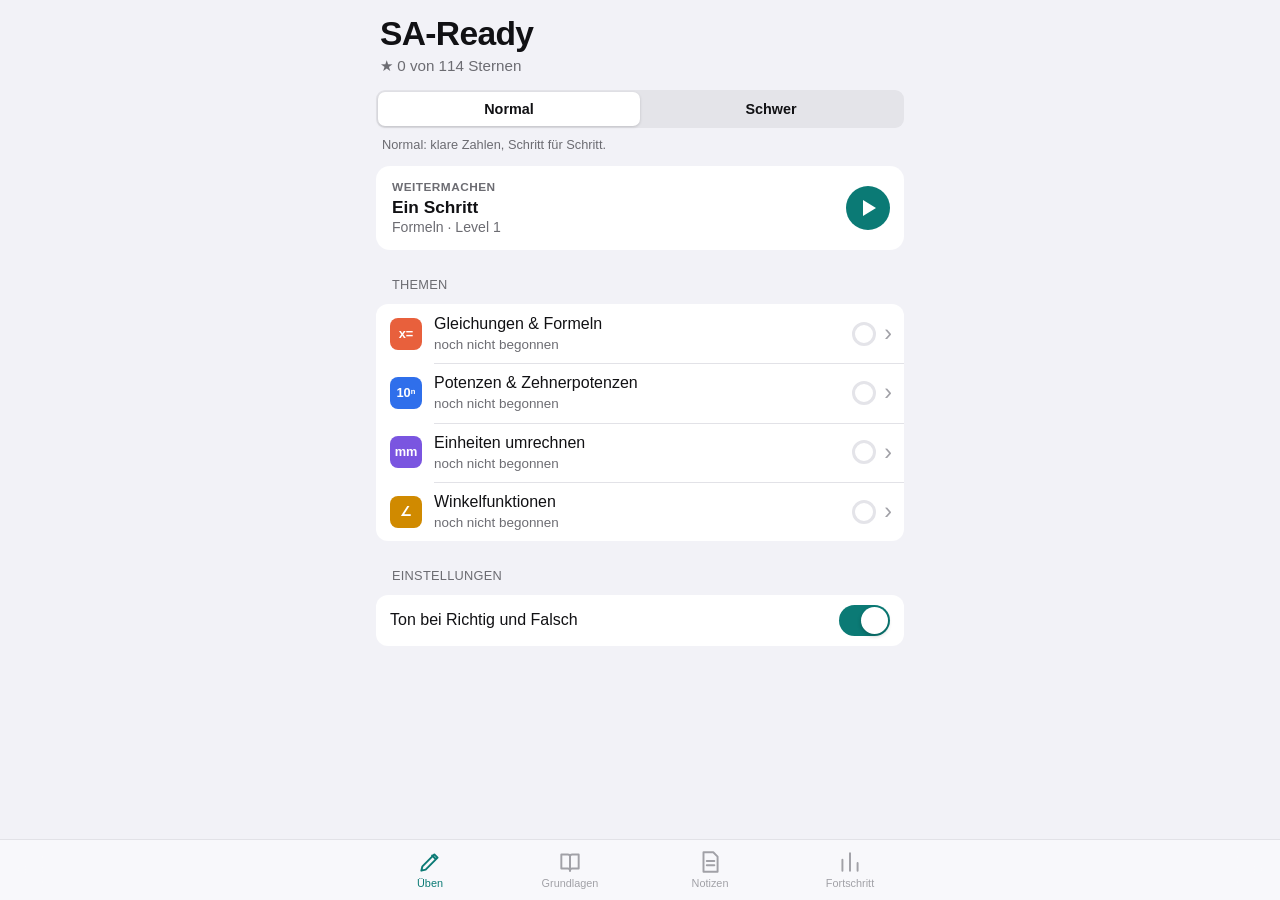
==== index.html @ 8c510299 "SA-Ready: Trainings-App für Fachrechnen Gleichungen & Formeln, Potenzen, Einheiten, Winkelfunktionen" ====
<!doctype html>
<html lang="de">
<head>
<meta charset="utf-8">
<meta name="viewport" content="width=device-width,initial-scale=1,viewport-fit=cover">
<title>SA-Ready</title>
<meta name="description" content="Fachrechnen trainieren: Gleichungen und Formeln, Potenzen, Einheiten umrechnen und Winkelfunktionen. Mit Lösungsweg zu jeder Aufgabe.">
<meta name="theme-color" content="#F2F2F7" media="(prefers-color-scheme: light)">
<meta name="theme-color" content="#000000" media="(prefers-color-scheme: dark)">
<meta name="mobile-web-app-capable" content="yes">
<meta name="apple-mobile-web-app-capable" content="yes">
<meta name="apple-mobile-web-app-title" content="SA-Ready">
<meta name="apple-mobile-web-app-status-bar-style" content="default">
<link rel="manifest" href="manifest.webmanifest">
<link rel="icon" href="icons/icon-192.png" type="image/png">
<link rel="apple-touch-icon" href="icons/apple-touch-icon.png">
<link rel="stylesheet" href="styles.css">
</head>
<body>
<div class="app"><main id="screen"></main></div>

<nav class="tabbar" id="tabbar" aria-label="Bereiche">
  <div class="in">
    <button data-act="tabbar" data-tab="ueben"><svg viewBox="0 0 24 24" aria-hidden="true"><path d="M4 20l4-1 11-11-3-3L5 16z"/><path d="M14 6l3 3"/></svg>Üben</button>
    <button data-act="tabbar" data-tab="grund"><svg viewBox="0 0 24 24" aria-hidden="true"><path d="M4 5h6a2 2 0 0 1 2 2v13a2 2 0 0 0-2-2H4z"/><path d="M20 5h-6a2 2 0 0 0-2 2v13a2 2 0 0 1 2-2h6z"/></svg>Grundlagen</button>
    <button data-act="tabbar" data-tab="notiz"><svg viewBox="0 0 24 24" aria-hidden="true"><path d="M6 3h9l4 4v14H6z"/><path d="M9 11h7M9 15h7"/></svg>Notizen</button>
    <button data-act="tabbar" data-tab="fort"><svg viewBox="0 0 24 24" aria-hidden="true"><path d="M5 20V10M12 20V4M19 20v-7"/></svg>Fortschritt</button>
  </div>
</nav>

<div class="sheet-bg" id="notes" role="dialog" aria-modal="true" aria-labelledby="notes-h" hidden>
  <div class="sheet">
    <div class="grab" aria-hidden="true"></div>
    <div class="shead"><span></span><b id="notes-h">Notizen</b><button class="done" data-act="notes-close">Fertig</button></div>
    <p class="slv" id="notes-lv"></p>
    <div class="sym" role="group" aria-label="Zeichen einfügen">
      <button type="button" data-act="sym" data-s="·" aria-label="Mal">·</button>
      <button type="button" data-act="sym" data-s=":" aria-label="Geteilt">:</button>
      <button type="button" data-act="sym" data-s="−" aria-label="Minus">−</button>
      <button type="button" data-act="sym" data-s=" | " aria-label="Rechenstrich">|</button>
      <button type="button" data-act="sym" data-s="²" aria-label="Hoch zwei">²</button>
      <button type="button" data-act="sym" data-s="π" aria-label="Pi">π</button>
      <button type="button" data-act="sym" data-s="≈" aria-label="Ungefähr">≈</button>
      <button type="button" data-act="sym" data-s=" → " aria-label="Pfeil">→</button>
    </div>
    <textarea id="notes-text" spellcheck="false" autocapitalize="off" aria-labelledby="notes-h" placeholder="Nebenrechnungen, Merksätze, Fragen an den Lehrer …"></textarea>
    <div class="nfoot">
      <span class="nstat" id="notes-stat" aria-live="polite">Auf diesem Gerät gespeichert</span>
      <div class="nact">
        <button type="button" class="tlink" id="note-task-btn" data-act="note-task">Aufgabe einfügen</button>
        <button type="button" class="tlink" data-act="note-clear">Leeren</button>
      </div>
    </div>
  </div>
</div>

<div class="toast" id="toast" role="status" aria-live="polite" hidden></div>
<noscript><p style="padding:16px">SA-Ready braucht JavaScript. Bitte im Browser aktivieren.</p></noscript>

<script src="js/aufgaben.js"></script>
<script src="js/grundlagen.js"></script>
<script src="js/app.js"></script>
</body>
</html>
---- styles.css ----
/* SA-Ready · Aussehen
   Stil „Klar“: ruhig wie eine Handy-App. Graue Fläche, weiße Listen-Gruppen, eine Akzentfarbe (Petrol).
   Helles und dunkles Thema folgen der Einstellung am Gerät. */
:root{
  --bg:#F2F2F7; --card:#FFFFFF; --ink:#111114; --mut:#6C6C72; --ter:#A1A1A7; --sep:#E2E2E7;
  --fill:#E4E4E9; --seg-on:#FFFFFF; --press:#ECECF0; --off:#D1D1D6;
  --acc:#0B7A75; --acc-ink:#FFFFFF; --acc-soft:#E1F1F0;
  --ok:#1E8E4E; --ok-s:#E3F5EA; --bad:#D23B31; --bad-s:#FCE6E4; --hint:#FFF4D6;
  --tab:rgba(249,249,251,.92);
  --font:-apple-system,BlinkMacSystemFont,'SF Pro Text','Segoe UI',Roboto,'Helvetica Neue',Arial,sans-serif;
  --mono:ui-monospace,'SF Mono',Menlo,Consolas,'Liberation Mono',monospace;
  color-scheme:light;
}
@media (prefers-color-scheme:dark){
  :root{
    --bg:#000000; --card:#1C1C1E; --ink:#F2F2F7; --mut:#9D9DA4; --ter:#6E6E75; --sep:#38383A;
    --fill:#3A3A3C; --seg-on:#636366; --press:#2C2C2E; --off:#48484A;
    --acc:#40C8BE; --acc-ink:#00201E; --acc-soft:rgba(64,200,190,.16);
    --ok:#3DD06C; --ok-s:rgba(61,208,108,.15); --bad:#FF6B61; --bad-s:rgba(255,107,97,.15); --hint:#3A321C;
    --tab:rgba(22,22,24,.9);
    color-scheme:dark;
  }
}
*{box-sizing:border-box}
[hidden]{display:none!important}
html{-webkit-text-size-adjust:100%;background:var(--bg)}
body{margin:0;background:var(--bg);color:var(--ink);font:400 17px/1.4 var(--font);-webkit-font-smoothing:antialiased;
  padding-top:env(safe-area-inset-top,0px)}
p{margin:0}
sup{font-size:.62em;line-height:0;vertical-align:.72em}
button{font-family:inherit;color:inherit;-webkit-tap-highlight-color:transparent}
button:focus-visible,input:focus-visible,textarea:focus-visible{outline:3px solid var(--acc);outline-offset:2px}

.app{max-width:560px;margin:0 auto;padding-top:8px;padding-bottom:calc(96px + env(safe-area-inset-bottom,0px));
  padding-left:max(16px,env(safe-area-inset-left,0px));padding-right:max(16px,env(safe-area-inset-right,0px))}
#screen{display:flex;flex-direction:column;gap:10px}
body.in-round .app{padding-bottom:calc(14px + env(safe-area-inset-bottom,0px))}
body.in-round #screen{min-height:calc(100dvh - 22px - env(safe-area-inset-top,0px) - env(safe-area-inset-bottom,0px))}

/* Große Titel */
.lt-head{display:flex;flex-direction:column;gap:2px;margin:8px 4px 4px}
.lt{margin:0;font-size:2.1rem;font-weight:700;letter-spacing:-.02em;line-height:1.1;text-wrap:balance}
.lt-sub{color:var(--mut);font-size:.95rem}
.lt-head.with-ico{flex-direction:row;align-items:center;gap:14px}
.lt-head.with-ico .lt{font-size:1.65rem}
.lt-head.with-ico>div{display:flex;flex-direction:column;gap:2px;min-width:0}

/* Navigationsleiste oben */
.navbar{display:grid;grid-template-columns:minmax(0,1fr) auto minmax(0,1fr);align-items:center;min-height:44px;margin:0 -6px}
.back,.nlink{border:0;background:none;color:var(--acc);font:400 1.05rem var(--font);padding:8px 6px;cursor:pointer;min-height:44px}
.back{justify-self:start;display:flex;align-items:center;gap:3px;max-width:100%;white-space:nowrap;overflow:hidden;text-overflow:ellipsis}
.back span{font-size:1.7rem;line-height:.6;margin-top:-3px}
.back.arm{color:var(--bad);font-weight:600}
.ntitle{font-weight:600;font-size:1.02rem;text-align:center;white-space:nowrap}
.nright{justify-self:end}

/* Symbole der Themen */
.ico{width:32px;height:32px;border-radius:8px;display:grid;place-items:center;color:#fff;font-weight:700;font-size:.8rem;flex:none;letter-spacing:-.01em}
.ico.big{width:54px;height:54px;border-radius:13px;font-size:1.15rem}

/* Segment-Schalter Normal / Schwer */
.segc{display:grid;grid-template-columns:1fr 1fr;background:var(--fill);border-radius:9px;padding:2px}
.segc button{border:0;background:none;font:600 .9rem var(--font);padding:7px;border-radius:7px;min-height:34px;cursor:pointer}
.segc button[aria-checked="true"]{background:var(--seg-on);box-shadow:0 1px 3px rgba(0,0,0,.16)}
.foot{color:var(--mut);font-size:.8rem;margin:-2px 6px 2px}

/* Weitermachen */
.cont{display:flex;align-items:center;gap:12px;background:var(--card);border:0;border-radius:14px;padding:14px 14px 14px 16px;text-align:left;font:inherit;cursor:pointer;width:100%}
.cont:active{background:var(--press)}
.cont .t{flex:1;display:flex;flex-direction:column;line-height:1.3;min-width:0}
.cont small{color:var(--mut);font-size:.74rem;font-weight:600;text-transform:uppercase;letter-spacing:.04em}
.cont b{font-size:1.08rem;font-weight:600}
.cont .t>span{color:var(--mut);font-size:.88rem}
.play{width:44px;height:44px;border-radius:50%;background:var(--acc);display:grid;place-items:center;flex:none}
.play::before{content:"";border-left:13px solid var(--acc-ink);border-top:8px solid transparent;border-bottom:8px solid transparent;margin-left:3px}
.cont.done{cursor:default}

/* Gruppen-Listen */
.sh{margin:16px 16px 0;font-size:.8rem;font-weight:400;color:var(--mut);text-transform:uppercase;letter-spacing:.02em}
.group{background:var(--card);border-radius:12px;overflow:hidden}
.row{display:flex;align-items:center;gap:12px;padding:10px 14px;min-height:48px;position:relative;width:100%;border:0;background:none;font:inherit;text-align:left}
button.row{cursor:pointer}
button.row:active:not(:disabled){background:var(--press)}
.row+.row::before{content:"";position:absolute;top:0;left:14px;right:0;height:1px;background:var(--sep)}
.group.ind .row+.row::before{left:58px}
.group.ind2 .row+.row::before{left:56px}
.row .t{flex:1;display:flex;flex-direction:column;gap:1px;min-width:0;line-height:1.3}
.row .t b{font-weight:500;font-size:1rem}
.row .t>span{color:var(--mut);font-size:.84rem}
.row .t .prev{color:var(--ink);overflow:hidden;text-overflow:ellipsis;white-space:nowrap}
.row .t code{font:500 .8rem var(--mono);color:var(--mut);overflow-wrap:anywhere;margin-top:2px}
.row .t .meta{color:var(--acc);font-size:.78rem;font-weight:600;margin-top:2px}
.row .r{display:flex;align-items:center;gap:8px;color:var(--mut);font-size:.92rem;flex:none;font-variant-numeric:tabular-nums}
.row.big{padding:14px}
.row.big .t b{font-size:1.15rem;font-weight:600}
.chev{color:var(--ter);font-size:1.45rem;line-height:1;margin-right:-2px}
.num{width:30px;height:30px;border-radius:50%;background:var(--fill);display:grid;place-items:center;font-weight:600;font-size:.9rem;flex:none}
.num.full{background:var(--acc-soft);color:var(--acc)}
.num.cur{background:var(--acc);color:var(--acc-ink)}
.num.sm{width:28px;height:28px;font-size:.82rem}
.st{color:var(--acc);letter-spacing:.06em;font-size:.92rem;white-space:nowrap}
.st i{font-style:normal;color:var(--off)}
.mini{font-size:.7rem;font-weight:700;color:var(--mut);margin-left:6px}
.ring circle{fill:none;stroke-width:3}
.ring .ring-t{stroke:var(--fill)}
.ring .ring-f{stroke:var(--acc);stroke-linecap:round}
.row.big .ring circle{stroke-width:6}

/* Schalter (Ton) */
.switch{width:51px;height:31px;border-radius:16px;border:0;background:var(--fill);position:relative;cursor:pointer;flex:none;padding:0;transition:background .2s}
.switch i{position:absolute;left:2px;top:2px;width:27px;height:27px;border-radius:50%;background:#fff;box-shadow:0 2px 4px rgba(0,0,0,.22);transition:transform .2s}
.switch[aria-checked="true"]{background:var(--acc)}
.switch[aria-checked="true"] i{transform:translateX(20px)}

/* Aufgabe */
.qprog{display:flex;align-items:center;gap:10px;font-size:.8rem;color:var(--mut);font-variant-numeric:tabular-nums;margin:0 2px}
.qprog .track{flex:1;height:4px;border-radius:2px;background:var(--fill);overflow:hidden}
.qprog .track span{display:block;height:100%;background:var(--acc);border-radius:2px;transition:width .3s ease}
.qcard{background:var(--card);border-radius:16px;padding:18px 16px;display:flex;flex-direction:column;gap:12px;margin-top:4px}
.qtag{display:flex;gap:8px;align-items:center;flex-wrap:wrap;font-size:.85rem;font-weight:600;color:var(--acc)}
.hchip{background:var(--ink);color:var(--card);border-radius:6px;padding:2px 7px;font-size:.68rem;font-weight:700;letter-spacing:.05em;text-transform:uppercase}
.qlabel{color:var(--mut);font-size:.92rem;font-weight:600}
.qeq{margin:0;font-size:clamp(1.55rem,7.4vw,2.2rem);font-weight:600;letter-spacing:-.01em;line-height:1.2;font-variant-numeric:tabular-nums;overflow-wrap:anywhere}
.var{color:var(--acc)}
.fig{display:flex;flex-direction:column;gap:2px}
.fig svg{width:100%;max-width:320px;height:auto;display:block;margin:0 auto}
.fig .fine{text-align:center}
.given{display:flex;flex-wrap:wrap;gap:6px}
.given span{background:var(--bg);border-radius:8px;padding:5px 10px;font-size:.9rem;font-weight:500;font-variant-numeric:tabular-nums}
.ans{display:flex;align-items:center;gap:10px;background:var(--bg);border-radius:12px;padding:2px 14px;font-size:1.2rem;font-weight:600;border:2px solid transparent}
.ans:focus-within{border-color:var(--acc)}
.ans .pre{white-space:nowrap}
.ans input{flex:1;min-width:0;border:0;outline:0;background:transparent;font:600 1.3rem var(--font);color:var(--ink);padding:10px 0}
.ans .unit{color:var(--mut);font-size:.95rem;font-weight:500;white-space:nowrap}
.mark{width:24px;height:24px;border-radius:50%;display:none;place-items:center;color:#fff;font-size:.78rem;font-weight:800;flex:none}
.ans.ok{background:var(--ok-s);color:var(--ok);border-color:transparent}
.ans.ok input{color:var(--ok);-webkit-text-fill-color:var(--ok);opacity:1}
.ans.bad{background:var(--bad-s);color:var(--bad);border-color:transparent}
.ans.bad input{color:var(--bad);-webkit-text-fill-color:var(--bad);opacity:1;text-decoration:line-through}
.ans.ok .unit,.ans.bad .unit{color:inherit}
.ans.ok .mark,.opt.ok .mark{display:grid;background:var(--ok)}
.ans.bad .mark,.opt.bad .mark{display:grid;background:var(--bad)}
.opt .t b{font-size:1.02rem}
.opt.ok{background:var(--ok-s)}
.opt.ok .t b{color:var(--ok)}
.opt.bad{background:var(--bad-s)}
.opt.bad .t b{color:var(--bad)}
.opt.dim{opacity:.5}
.opt:disabled{cursor:default}
.fbrow{display:flex;align-items:baseline;gap:6px 10px;flex-wrap:wrap}
.fbrow b{font-weight:700;font-size:1.05rem}
.fbrow.ok b{color:var(--ok)}
.fbrow.bad b{color:var(--bad)}
.fbrow span{margin-left:auto;color:var(--mut);font-size:.9rem}
.right{font-size:.95rem;flex-basis:100%}
.right b{font-weight:600}
.steps{background:var(--card);border-radius:12px;overflow:hidden}
.step{display:grid;grid-template-columns:minmax(0,1fr) auto;gap:2px 12px;align-items:baseline;padding:11px 14px;position:relative;font-variant-numeric:tabular-nums}
.step+.step::before{content:"";position:absolute;top:0;left:14px;right:0;height:1px;background:var(--sep)}
.step .eq{font-weight:500;overflow-wrap:anywhere}
.step .op{color:var(--mut);white-space:nowrap}
.step .op::before{content:"| "}
.step .note{grid-column:1/-1;color:var(--mut);font-size:.84rem}
.step.final .eq{color:var(--ok);font-weight:600}
.probe{color:var(--mut);font-size:.85rem;margin:0 16px;overflow-wrap:anywhere}
.hint{background:var(--hint);border-radius:12px;padding:12px 14px;font-size:.95rem}
.msg{color:var(--bad);font-size:.9rem;font-weight:500}
.msg:empty{display:none}
.fine{color:var(--mut);font-size:.82rem}
.qfoot{margin-top:auto;padding-top:14px;display:flex;flex-direction:column;gap:2px}
.btn{border:0;border-radius:14px;padding:14px 16px;font:600 1.05rem var(--font);background:var(--acc);color:var(--acc-ink);cursor:pointer;min-height:52px;width:100%}
.btn:active:not(:disabled){opacity:.85}
.btn:disabled{opacity:.4;cursor:default}
.btn.tint,.btn.ghost{background:var(--acc-soft);color:var(--acc)}
.btn.plain{background:var(--card);color:var(--ink)}
.btn.grow{flex:1;width:auto}
.tlink{border:0;background:none;color:var(--acc);font:500 1rem var(--font);padding:10px;cursor:pointer;text-align:center;min-height:44px}

/* Ergebnis */
.bigstars{font-size:2.9rem;letter-spacing:.08em;color:var(--acc);margin:2px 4px 0;line-height:1}
.bigstars .off{color:var(--off)}
.rmsg{margin:0 4px;color:var(--mut)}
.rbtns{display:flex;flex-direction:column;gap:10px;margin-top:auto;padding-top:16px}

/* Grundlagen */
.learn{display:flex;flex-direction:column;gap:12px;margin-top:4px}
.learn .sec{background:var(--card);border-radius:14px;padding:16px;display:flex;flex-direction:column;gap:12px;min-width:0}
.learn h2{margin:0;font-size:1.2rem;font-weight:700;letter-spacing:-.01em}
.learn p{line-height:1.5}
.learn .steps{background:var(--bg)}
.learn .step+.step::before{background:var(--sep)}
h3.sub{margin:4px 0 0;font-size:.78rem;font-weight:600;color:var(--mut);text-transform:uppercase;letter-spacing:.03em}
.kv{display:grid;grid-template-columns:repeat(auto-fit,minmax(140px,1fr));gap:8px}
.kv div{background:var(--bg);border-radius:10px;padding:9px 12px;display:flex;justify-content:space-between;align-items:baseline;gap:10px;font-weight:500;font-size:.95rem;min-width:0;font-variant-numeric:tabular-nums}
.kv div span:last-child{text-align:right}
.kv.wide{grid-template-columns:1fr}
.order{margin:0;padding-left:1.3rem;display:flex;flex-direction:column;gap:6px}
.mist{display:flex;flex-direction:column;gap:10px}
.mist b{display:block;font-weight:600}
.mist span{color:var(--mut);font-size:.95rem}
.memo{background:var(--hint);border-radius:12px;padding:12px 14px;display:flex;flex-direction:column;gap:4px}
.memo .mono{font:600 1.15rem/1.35 var(--mono);letter-spacing:.32em}
.actions{display:flex;gap:10px;flex-wrap:wrap}

/* Dreiecks-Skizze */
.tri .t-area{fill:var(--bg)}
.tri line.t-side{stroke:var(--ter);stroke-width:2;stroke-linecap:round}
.tri line.given{stroke:var(--ink);stroke-width:2.6}
.tri line.target{stroke:var(--acc);stroke-width:3.6}
.tri text{font-family:var(--font);font-weight:700}
.tri .t-lab,.tri .t-ang{font-size:16px;fill:var(--ter)}
.tri text.given{fill:var(--ink)}
.tri text.target{fill:var(--acc)}
.tri .t-arc{fill:none;stroke:var(--ter);stroke-width:1.5}
.tri path.given{stroke:var(--ink)}
.tri path.target{stroke:var(--acc);stroke-width:2.4}
.tri .t-mark{fill:none;stroke:var(--ter);stroke-width:1.4}
.tri .t-dot{fill:var(--ter)}
.tri .t-vtx{font-size:12px;font-weight:500;fill:var(--ter)}

/* Tab-Leiste unten */
.tabbar{position:fixed;left:0;right:0;bottom:0;z-index:20;background:var(--tab);
  -webkit-backdrop-filter:saturate(180%) blur(20px);backdrop-filter:saturate(180%) blur(20px);border-top:1px solid var(--sep);
  padding:5px max(8px,env(safe-area-inset-right,0px)) calc(5px + env(safe-area-inset-bottom,0px)) max(8px,env(safe-area-inset-left,0px))}
.tabbar .in{max-width:560px;margin:0 auto;display:grid;grid-template-columns:repeat(4,1fr)}
.tabbar button{border:0;background:none;display:flex;flex-direction:column;align-items:center;gap:2px;font:500 .68rem var(--font);color:var(--ter);padding:4px 0;min-height:50px;cursor:pointer}
.tabbar button[aria-current="page"]{color:var(--acc)}
.tabbar svg{width:26px;height:26px;fill:none;stroke:currentColor;stroke-width:1.8;stroke-linecap:round;stroke-linejoin:round}

/* Notizblatt */
.sheet-bg{position:fixed;inset:0;background:rgba(0,0,0,.36);z-index:40;display:flex;align-items:flex-end;justify-content:center}
.sheet{width:min(100%,560px);height:calc(100dvh - 44px - env(safe-area-inset-top,0px));background:var(--bg);border-radius:14px 14px 0 0;
  display:flex;flex-direction:column;gap:10px;
  padding:8px max(16px,env(safe-area-inset-right,0px)) calc(12px + env(safe-area-inset-bottom,0px)) max(16px,env(safe-area-inset-left,0px))}
.grab{width:38px;height:5px;border-radius:3px;background:var(--ter);opacity:.5;margin:0 auto 2px}
.shead{display:grid;grid-template-columns:minmax(0,1fr) auto minmax(0,1fr);align-items:center;min-height:40px}
.shead b{font-weight:600;text-align:center}
.shead .done{justify-self:end;border:0;background:none;color:var(--acc);font:600 1.05rem var(--font);padding:8px 2px;cursor:pointer}
.slv{color:var(--mut);font-size:.85rem;text-align:center;margin-top:-6px}
.sym{display:grid;grid-template-columns:repeat(8,minmax(0,1fr));gap:6px}
.sym button{border:0;border-radius:8px;background:var(--card);font:600 1.05rem var(--font);min-height:40px;cursor:pointer;padding:0}
.sym button:active{background:var(--press)}
.sheet textarea{display:block;width:100%;flex:1;min-height:0;resize:none;border:0;border-radius:12px;
  font:400 1rem/1.6rem var(--font);color:var(--ink);padding:.4rem 14px .4rem 2.6rem;background-color:var(--card);
  background-image:linear-gradient(90deg,transparent 2rem,var(--acc) 2rem,var(--acc) calc(2rem + 1.5px),transparent calc(2rem + 1.5px)),
    repeating-linear-gradient(to bottom,transparent 0,transparent calc(1.6rem - 1px),var(--sep) calc(1.6rem - 1px),var(--sep) 1.6rem);
  background-position:0 0,0 .4rem;background-attachment:local}
.sheet textarea::placeholder{color:var(--ter)}
.nfoot{display:flex;justify-content:space-between;align-items:center;gap:6px 14px;flex-wrap:wrap}
.nstat{font-size:.82rem;color:var(--mut)}
.nact{display:flex;gap:4px}
.nact .tlink{padding:8px 6px}

/* Kurze Meldung */
.toast{position:fixed;left:50%;bottom:calc(24px + env(safe-area-inset-bottom,0px));transform:translateX(-50%);background:var(--ink);color:var(--card);
  border-radius:12px;padding:10px 16px;font-size:.92rem;z-index:60;max-width:calc(100% - 32px);box-shadow:0 6px 20px rgba(0,0,0,.25);text-align:center}

@media (prefers-reduced-motion:no-preference){
  .sheet{animation:up .26s cubic-bezier(.2,.8,.2,1)}
  .fbrow,#after{animation:fade .22s ease-out}
  @keyframes up{from{transform:translateY(40px);opacity:.5}to{transform:none;opacity:1}}
  @keyframes fade{from{opacity:0;transform:translateY(4px)}to{opacity:1;transform:none}}
}
@media (prefers-reduced-motion:reduce){
  .switch,.switch i,.qprog .track span{transition:none}
}
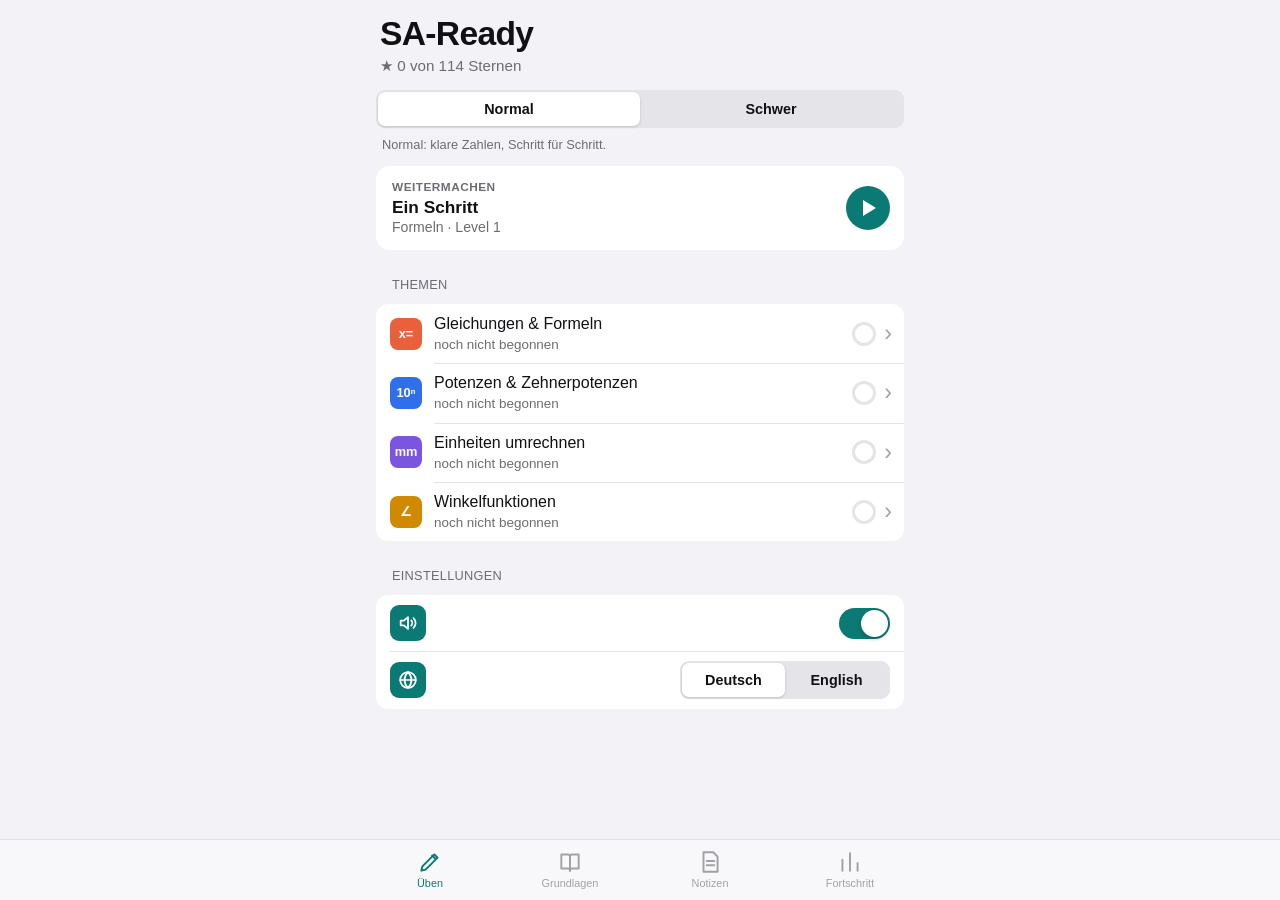
==== commit 89bb0f88: "Sprachwahl Deutsch/English, Zurück-Knopf beendet Runde wieder Co-Authored-By: Claude Sonnet 5.5 <nor" ====
--- a/index.html
+++ b/index.html
@@ -59,6 +59,7 @@
 
 <script src="js/aufgaben.js"></script>
 <script src="js/grundlagen.js"></script>
+<script src="js/grundlagen-en.js"></script>
 <script src="js/app.js"></script>
 </body>
 </html>
--- a/styles.css
+++ b/styles.css
@@ -107,7 +107,11 @@
 .row.big .ring circle{stroke-width:6}
 
 /* Schalter (Ton) */
-.switch{width:51px;height:31px;border-radius:16px;border:0;background:var(--fill);position:relative;cursor:pointer;flex:none;padding:0;transition:background .2s}
+.ico.snd{width:36px;height:36px;border-radius:9px;background:var(--acc);color:var(--acc-ink);transition:background .2s,color .2s}
+.ico.snd.off{background:var(--fill);color:var(--mut)}
+.segc.lang{margin-left:auto;width:min(210px,62%);flex:none}
+.ico.snd svg{width:22px;height:22px;fill:none;stroke:currentColor;stroke-width:1.9;stroke-linecap:round;stroke-linejoin:round}
+.switch{width:51px;height:31px;border-radius:16px;border:0;background:var(--fill);position:relative;cursor:pointer;flex:none;padding:0;margin-left:auto;transition:background .2s}
 .switch i{position:absolute;left:2px;top:2px;width:27px;height:27px;border-radius:50%;background:#fff;box-shadow:0 2px 4px rgba(0,0,0,.22);transition:transform .2s}
 .switch[aria-checked="true"]{background:var(--acc)}
 .switch[aria-checked="true"] i{transform:translateX(20px)}
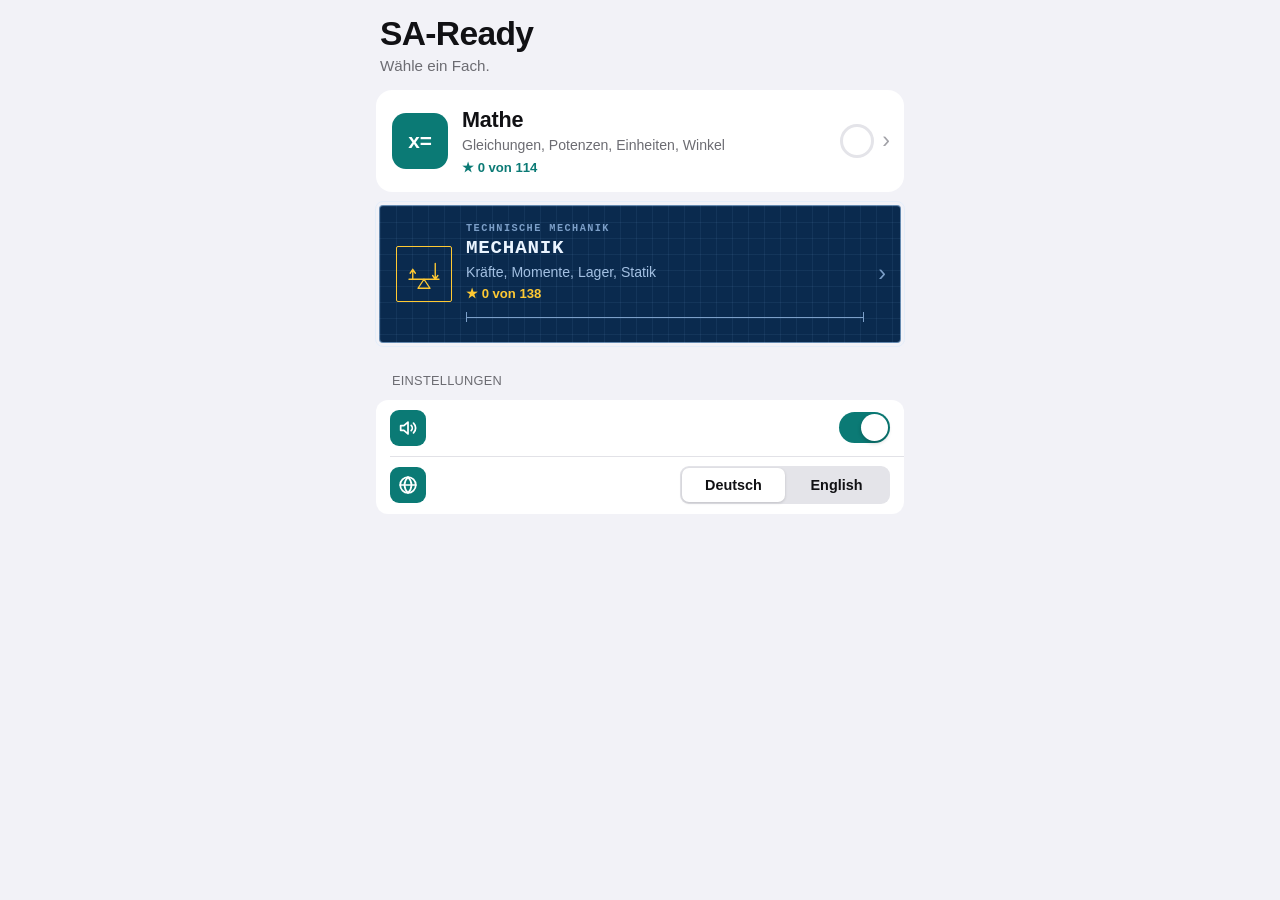
==== commit 4c37d2e4: "Startseite mit Fächern: Mathe und neues Fach Mechanik - Startseite mit Fächerauswahl (Mathe, Mechani" ====
--- a/index.html
+++ b/index.html
@@ -4,7 +4,7 @@
 <meta charset="utf-8">
 <meta name="viewport" content="width=device-width,initial-scale=1,viewport-fit=cover">
 <title>SA-Ready</title>
-<meta name="description" content="Fachrechnen trainieren: Gleichungen und Formeln, Potenzen, Einheiten umrechnen und Winkelfunktionen. Mit Lösungsweg zu jeder Aufgabe.">
+<meta name="description" content="Fachrechnen und Technische Mechanik trainieren: Gleichungen, Potenzen, Einheiten, Winkelfunktionen, Kräfte, Momente und Lager. Mit Lösungsweg zu jeder Aufgabe.">
 <meta name="theme-color" content="#F2F2F7" media="(prefers-color-scheme: light)">
 <meta name="theme-color" content="#000000" media="(prefers-color-scheme: dark)">
 <meta name="mobile-web-app-capable" content="yes">
@@ -15,6 +15,7 @@
 <link rel="icon" href="icons/icon-192.png" type="image/png">
 <link rel="apple-touch-icon" href="icons/apple-touch-icon.png">
 <link rel="stylesheet" href="styles.css">
+<link rel="stylesheet" href="mech.css">
 </head>
 <body>
 <div class="app"><main id="screen"></main></div>
@@ -60,6 +61,10 @@
 <script src="js/aufgaben.js"></script>
 <script src="js/grundlagen.js"></script>
 <script src="js/grundlagen-en.js"></script>
+<script src="js/mech-fig.js"></script>
+<script src="js/mech-kraft.js"></script>
+<script src="js/mech-statik.js"></script>
+<script src="js/mech-learn.js"></script>
 <script src="js/app.js"></script>
 </body>
 </html>
--- a/styles.css
+++ b/styles.css
@@ -28,6 +28,7 @@
   padding-top:env(safe-area-inset-top,0px)}
 p{margin:0}
 sup{font-size:.62em;line-height:0;vertical-align:.72em}
+sub{font-size:.62em;line-height:0;vertical-align:-.3em}
 button{font-family:inherit;color:inherit;-webkit-tap-highlight-color:transparent}
 button:focus-visible,input:focus-visible,textarea:focus-visible{outline:3px solid var(--acc);outline-offset:2px}
 
@@ -125,6 +126,7 @@
 .hchip{background:var(--ink);color:var(--card);border-radius:6px;padding:2px 7px;font-size:.68rem;font-weight:700;letter-spacing:.05em;text-transform:uppercase}
 .qlabel{color:var(--mut);font-size:.92rem;font-weight:600}
 .qeq{margin:0;font-size:clamp(1.55rem,7.4vw,2.2rem);font-weight:600;letter-spacing:-.01em;line-height:1.2;font-variant-numeric:tabular-nums;overflow-wrap:anywhere}
+.qeq.long{font-size:1.12rem;font-weight:500;letter-spacing:0;line-height:1.45}
 .var{color:var(--acc)}
 .fig{display:flex;flex-direction:column;gap:2px}
 .fig svg{width:100%;max-width:320px;height:auto;display:block;margin:0 auto}
@@ -222,6 +224,37 @@
 .tri .t-dot{fill:var(--ter)}
 .tri .t-vtx{font-size:12px;font-weight:500;fill:var(--ter)}
 
+/* Startseite: Fächer */
+.subj{display:flex;align-items:center;gap:14px;width:100%;border:0;border-radius:16px;padding:16px;text-align:left;font:inherit;color:inherit;cursor:pointer;min-height:100px}
+.subj .t{flex:1;display:flex;flex-direction:column;gap:2px;min-width:0;line-height:1.3}
+.subj .t b{font-size:1.35rem;font-weight:700;letter-spacing:-.01em}
+.subj .t>span{font-size:.88rem}
+.subj .t em{font-style:normal;font-size:.82rem;font-weight:600;font-variant-numeric:tabular-nums;margin-top:2px}
+.subj .r{display:flex;align-items:center;gap:8px;flex:none}
+.subj .sico{width:56px;height:56px;border-radius:14px;display:grid;place-items:center;flex:none}
+.subj .sico svg{width:36px;height:36px;fill:none;stroke:currentColor;stroke-width:1.8;stroke-linecap:round;stroke-linejoin:round}
+.s-mathe{background:var(--card)}
+.s-mathe:active{background:var(--press)}
+.s-mathe .sico{background:var(--acc);color:var(--acc-ink);font:700 1.3rem var(--font);letter-spacing:-.01em}
+.s-mathe .t>span{color:var(--mut)}
+.s-mathe .t em{color:var(--acc)}
+.s-mech{--acc:#FFC933;--ter:#7C9FC8;--mut:#A3C0E2;--mono:ui-monospace,'SF Mono',Menlo,Consolas,'Liberation Mono',monospace;
+  color:#EAF4FF;border-radius:4px;border:1.5px solid rgba(176,216,255,.55);outline:1px solid rgba(176,216,255,.22);outline-offset:3px;margin:3px;width:calc(100% - 6px);
+  background-color:#0A2A4E;background-image:linear-gradient(rgba(150,200,255,.07) 1px,transparent 1px),linear-gradient(90deg,rgba(150,200,255,.07) 1px,transparent 1px);background-size:16px 16px}
+.s-mech:active{background-color:#0E3868}
+.s-mech .sico{border:1.5px solid #FFC933;color:#FFC933;border-radius:2px}
+.s-mech .t small{font:600 .64rem var(--mono);letter-spacing:.14em;text-transform:uppercase;color:#7C9FC8}
+.s-mech .t b{font-family:var(--mono);text-transform:uppercase;letter-spacing:.04em;font-size:1.2rem}
+.s-mech .t>span{color:#A3C0E2}
+.s-mech .t em{color:#FFC933}
+.s-mech .chev{color:#7C9FC8}
+.dimbar{position:relative;display:block;height:14px;width:100%;min-width:48px;margin:2px 0}
+.dimbar::before{content:"";position:absolute;left:0;right:0;top:50%;height:1px;background:var(--ter)}
+.dimbar::after{content:"";position:absolute;left:0;right:0;top:2px;bottom:2px;border-left:1.5px solid var(--ter);border-right:1.5px solid var(--ter)}
+.dimbar i{position:absolute;left:0;top:calc(50% - 2px);height:4px;background:var(--acc);z-index:1}
+.ico.svgi svg{width:62%;height:62%;fill:none;stroke:currentColor;stroke-width:1.7;stroke-linecap:round;stroke-linejoin:round}
+.s-mech .dimbar{margin-top:6px}
+
 /* Tab-Leiste unten */
 .tabbar{position:fixed;left:0;right:0;bottom:0;z-index:20;background:var(--tab);
   -webkit-backdrop-filter:saturate(180%) blur(20px);backdrop-filter:saturate(180%) blur(20px);border-top:1px solid var(--sep);
--- a/mech.css
+++ b/mech.css
@@ -0,0 +1,185 @@
+/* SA-Ready · Mechanik · Layout „Konstruktionszeichnung“
+   Blaupause: tiefblaues Zeichenblatt mit Raster und Rahmen, helle Linien, Bernstein für Kräfte und Hauptaktionen,
+   Beschriftung in Schreibmaschinenschrift, eckige Kanten, Stückliste und Schriftfeld.
+   Gilt nur im Fach Mechanik (html.m); Mathe behält das ruhige Layout „Klar“. */
+html.m{
+  --bg:#0A2A4E; --card:#0F3A6B; --ink:#EAF4FF; --mut:#A3C0E2; --ter:#7C9FC8; --sep:rgba(170,212,255,.26);
+  --fill:#174B80; --seg-on:#FFC933; --press:#144677; --off:#33639A;
+  --acc:#FFC933; --acc-ink:#0A2A4E; --acc-soft:rgba(255,201,51,.15);
+  --ok:#7EF0B5; --ok-s:rgba(126,240,181,.14); --bad:#FF9A8F; --bad-s:rgba(255,154,143,.16); --hint:rgba(255,201,51,.10);
+  --tab:rgba(7,32,61,.95);
+  --line:rgba(176,216,255,.55); --cy:#6FD3FF; --well:rgba(4,22,44,.5);
+  color-scheme:dark;
+}
+html.m body{
+  background-color:var(--bg);
+  background-image:
+    linear-gradient(rgba(150,200,255,.13) 1px,transparent 1px),linear-gradient(90deg,rgba(150,200,255,.13) 1px,transparent 1px),
+    linear-gradient(rgba(150,200,255,.055) 1px,transparent 1px),linear-gradient(90deg,rgba(150,200,255,.055) 1px,transparent 1px);
+  background-size:96px 96px,96px 96px,16px 16px,16px 16px;
+}
+/* Zeichnungsrahmen */
+html.m body::before{content:"";position:fixed;z-index:1;pointer-events:none;border:1px solid rgba(176,216,255,.34);
+  left:max(4px,env(safe-area-inset-left,0px));right:max(4px,env(safe-area-inset-right,0px));
+  top:calc(4px + env(safe-area-inset-top,0px));bottom:calc(4px + env(safe-area-inset-bottom,0px))}
+html.m .app{padding-top:12px}
+
+/* Schrift: Kopfzeilen und Beschriftungen in Schreibmaschinenschrift */
+html.m .lt,html.m .sh,html.m .ntitle,html.m .qtag,html.m .hchip,html.m .learn h2,html.m h3.sub,html.m .cont small,html.m .foot,html.m .fine,html.m .mini,html.m .tabbar button{font-family:var(--mono)}
+html.m .lt{font-size:1.4rem;font-weight:700;letter-spacing:.02em;text-transform:uppercase;line-height:1.2}
+html.m .lt-head.with-ico .lt{font-size:1.2rem}
+html.m .sh{font-size:.7rem;font-weight:600;letter-spacing:.14em;color:var(--ter);margin:14px 4px 0;display:flex;align-items:center;gap:10px}
+html.m .sh::after{content:"";flex:1;height:1px;background:var(--sep)}
+html.m .lt-sub{font-size:.88rem}
+html.m .ntitle{font-size:.82rem;letter-spacing:.1em;text-transform:uppercase}
+html.m .tabbar button{font-size:.6rem;letter-spacing:.04em;text-transform:uppercase}
+html.m .tabbar{border-top:1px solid var(--line)}
+html.m .back,html.m .nlink{font-family:var(--mono);font-size:.92rem}
+
+/* Titelblock */
+html.m .mhead{display:flex;justify-content:space-between;align-items:flex-end;gap:12px;margin:4px 0 2px;padding:11px 12px;border:1.5px solid var(--line);background:var(--well);position:relative}
+html.m .mhead small{display:block;font:600 .64rem var(--mono);letter-spacing:.14em;text-transform:uppercase;color:var(--ter)}
+html.m .mhead>div{display:flex;flex-direction:column;gap:2px;min-width:0}
+html.m .mhead .mh-r{text-align:right;border-left:1px solid var(--line);padding-left:12px;flex:none}
+html.m .mhead .mh-r b{font:700 1rem var(--mono);color:var(--acc);white-space:nowrap}
+html.m .mhead.with-ico{justify-content:flex-start;align-items:center;gap:14px}
+
+/* Symbole */
+html.m .ico:not(.snd){background:transparent!important;border:1.5px solid var(--acc);color:var(--acc);border-radius:2px}
+html.m .ico.snd{border-radius:2px}
+
+/* Gruppen, Karten, Schalter */
+html.m .group,html.m .steps,html.m .bom{border-radius:3px;border:1px solid var(--line)}
+html.m .segc{border-radius:3px;border:1px solid var(--line);background:var(--well);padding:2px}
+html.m .segc button{border-radius:2px;font-family:var(--mono);font-size:.78rem;letter-spacing:.06em;text-transform:uppercase}
+html.m .segc button[aria-checked="true"]{color:var(--acc-ink);box-shadow:none}
+html.m .cont{border-radius:3px;border:1px solid var(--line)}
+html.m .play{border-radius:2px}
+html.m .cont small{letter-spacing:.12em}
+html.m .num{border-radius:2px;border:1px solid var(--line);background:transparent}
+html.m .num.full{border-color:var(--acc);color:var(--acc);background:var(--acc-soft)}
+html.m .num.cur{background:var(--acc);color:var(--acc-ink);border-color:var(--acc)}
+html.m .switch{border-radius:3px;border:1px solid var(--line)}
+html.m .switch i{border-radius:2px;box-shadow:none}
+html.m .btn{border-radius:3px;font-family:var(--mono);font-size:.92rem;letter-spacing:.06em;text-transform:uppercase}
+html.m .btn.tint,html.m .btn.ghost{border:1px solid var(--acc);background:var(--acc-soft);color:var(--acc)}
+html.m .btn.plain{border:1px solid var(--line)}
+html.m .hint{border-radius:3px;border:1px dashed var(--acc)}
+html.m .memo{border-radius:3px;border:1px dashed var(--acc)}
+html.m .toast{border-radius:3px}
+html.m .mark{color:#0A2A4E}
+html.m .st{letter-spacing:.04em}
+
+/* Kacheln der Blätter */
+html.m .tiles{display:grid;grid-template-columns:1fr 1fr;gap:10px}
+html.m .tile{display:flex;flex-direction:column;align-items:flex-start;gap:7px;padding:10px 12px 12px;background:var(--card);border:1px solid var(--line);border-radius:3px;text-align:left;font:inherit;color:inherit;cursor:pointer;min-height:158px}
+html.m .tile:active{background:var(--press)}
+html.m .tile:last-child:nth-child(odd){grid-column:1/-1;min-height:0}
+html.m .tile .tn{font:600 .62rem var(--mono);letter-spacing:.16em;text-transform:uppercase;color:var(--ter)}
+html.m .tile b{font:700 1rem/1.2 var(--mono);letter-spacing:.02em;text-transform:uppercase}
+html.m .tile .ts{font-size:.8rem;color:var(--mut);font-variant-numeric:tabular-nums}
+html.m .tile .dimbar{margin-top:auto}
+html.m .row>.dimbar{width:56px;flex:none}
+html.m .row.big>.dimbar{width:84px}
+
+/* Stückliste */
+html.m .bom{background:var(--card);overflow:hidden}
+html.m .bom-h,html.m .bom-r{display:grid;grid-template-columns:40px minmax(0,1fr) 84px;align-items:center;gap:8px;padding:10px}
+html.m .bom-h{padding:6px 10px;font:600 .62rem var(--mono);letter-spacing:.14em;text-transform:uppercase;color:var(--ter);background:var(--well);border-bottom:1px solid var(--line)}
+html.m .bom-h span:first-child{text-align:center}
+html.m .bom-h span:last-child{text-align:right}
+html.m .bom-r{width:100%;border:0;background:none;text-align:left;font:inherit;color:inherit;cursor:pointer}
+html.m .bom-r+.bom-r{border-top:1px solid var(--sep)}
+html.m .bom-r:active{background:var(--press)}
+html.m .bom-r .t{display:flex;flex-direction:column;gap:1px;min-width:0;line-height:1.3}
+html.m .bom-r .t b{font-weight:600;font-size:1rem}
+html.m .bom-r .t>span{color:var(--mut);font-size:.84rem}
+html.m .bom-r .t code{font:500 .78rem var(--mono);color:var(--cy);overflow-wrap:anywhere;margin-top:2px}
+html.m .bom-r .t .meta{color:var(--acc);font-size:.76rem;font-weight:600;margin-top:2px}
+html.m .bom-r .r{display:flex;align-items:center;justify-content:flex-end;gap:6px;color:var(--mut);font-size:.92rem}
+html.m .pos{width:34px;height:34px;display:grid;place-items:center;border:1.5px solid var(--line);border-radius:2px;font:700 .95rem var(--mono);justify-self:center}
+html.m .pos.full{border-color:var(--acc);color:var(--acc);background:var(--acc-soft)}
+html.m .pos.cur{background:var(--acc);color:var(--acc-ink);border-color:var(--acc)}
+html.m .row .t code{color:var(--cy)}
+
+/* Schriftfeld */
+html.m .tblock{display:grid;grid-template-columns:2fr 1fr 1fr 1fr;border:1.5px solid var(--line);margin-top:8px;background:var(--well)}
+html.m .tblock div{padding:5px 8px;border-left:1px solid var(--line);min-width:0}
+html.m .tblock div:first-child{border-left:0}
+html.m .tblock small{display:block;font:600 .54rem var(--mono);letter-spacing:.1em;text-transform:uppercase;color:var(--ter)}
+html.m .tblock b{font:600 .76rem var(--mono);overflow-wrap:anywhere}
+
+/* Aufgabe */
+html.m .qprog{font-family:var(--mono)}
+html.m .qprog .track{border-radius:0;height:5px;background:var(--fill);border:1px solid var(--sep)}
+html.m .qprog .track span{border-radius:0}
+html.m .qcard{border-radius:3px;border:1.5px solid var(--line);outline:1px solid var(--sep);outline-offset:3px;margin:6px 3px 4px}
+html.m .qtag{font-size:.72rem;letter-spacing:.1em;text-transform:uppercase;padding-bottom:8px;border-bottom:1px solid var(--sep)}
+html.m .hchip{border-radius:2px}
+html.m .qlabel{font-size:.9rem}
+html.m .qeq{font-family:var(--mono);font-weight:600;letter-spacing:0}
+html.m .qeq.long{font-family:var(--font)}
+html.m .given span{border-radius:2px;border:1px solid var(--sep);background:var(--well);font-family:var(--mono);font-size:.84rem}
+html.m .fig{background:var(--well);border:1px dashed var(--sep);padding:8px 6px 4px;border-radius:2px}
+html.m .ans{border-radius:3px;background:var(--well);border:1.5px solid var(--line)}
+html.m .ans:focus-within{border-color:var(--acc)}
+html.m .ans.ok{background:var(--ok-s);border-color:var(--ok)}
+html.m .ans.bad{background:var(--bad-s);border-color:var(--bad)}
+html.m .ans input{font-family:var(--mono)}
+html.m .mark{border-radius:2px}
+html.m .opt.ok{background:var(--ok-s)}
+html.m .opt.bad{background:var(--bad-s)}
+html.m .step .eq{font-family:var(--mono);font-size:.94rem}
+html.m .step.final .eq{color:var(--ok)}
+html.m .bigstars{font-family:var(--mono)}
+
+/* Grundlagen */
+html.m .learn .sec{border-radius:3px;border:1px solid var(--line)}
+html.m .learn h2{font:700 .98rem var(--mono);letter-spacing:.05em;text-transform:uppercase;display:flex;gap:8px;align-items:baseline}
+html.m .learn h2::before{content:"▪";color:var(--acc);font-size:.8em}
+html.m .learn .steps{background:var(--well)}
+html.m .kv div{background:var(--well);border:1px solid var(--sep);border-radius:2px;font-family:var(--mono);font-size:.88rem}
+html.m .learn .mfig{max-width:340px;margin:0 auto;display:block;width:100%;height:auto}
+html.m .learn .fig{margin:2px 0}
+html.m .mist b{color:var(--ink)}
+html.m .formula{font:600 1.05rem/1.4 var(--mono);background:var(--well);border:1px solid var(--line);border-radius:2px;padding:10px 12px;color:var(--acc);text-align:center;overflow-wrap:anywhere}
+
+/* Notizblatt */
+html.m .sheet{border-radius:3px 3px 0 0;border:1px solid var(--line);border-bottom:0}
+html.m .sheet-bg{background:rgba(2,14,30,.55)}
+html.m .sym button{border-radius:2px;border:1px solid var(--sep)}
+html.m .sheet textarea{border-radius:2px;border:1px solid var(--line)}
+
+/* Skizzen */
+.mfig{display:block;width:100%;height:auto;max-width:340px;margin:0 auto;overflow:visible;--l:#DCEBFF;--f:#FFC933;--c:#6FD3FF;font-family:ui-monospace,'SF Mono',Menlo,Consolas,'Liberation Mono',monospace}
+.mfig text{font-size:13px;font-weight:600;fill:var(--l)}
+.mfig .t{fill:#EAF4FF}
+.mfig .tf{fill:var(--f);font-weight:700}
+.mfig .td{fill:var(--c);font-size:11.5px;font-weight:600}
+.mfig .tc{fill:var(--c);font-weight:700}
+.mfig .tc.hl{fill:#fff}
+.mfig .sbt{font-weight:600}
+.mfig .b,.mfig .g,.mfig .gh,.mfig .rp,.mfig .sb,.mfig .gt,.mfig .ax,.mfig .axa,.mfig .cd,.mfig .dm,.mfig .fa,.mfig .fc,.mfig .ar{fill:none;stroke-linecap:round;stroke-linejoin:round}
+.mfig .b{stroke:var(--l);stroke-width:1.8}
+.mfig .bf{fill:#12487F;stroke:var(--l);stroke-width:1.8;stroke-linejoin:round}
+.mfig .bm{fill:#1D5DA0;stroke:var(--l);stroke-width:1.5}
+.mfig .g{stroke:var(--l);stroke-width:2}
+.mfig .gh{stroke:var(--l);stroke-width:1.2;opacity:.7}
+.mfig .rp{stroke:#E8D6A8;stroke-width:2.4}
+.mfig .sb{stroke:var(--l);stroke-width:3.4}
+.mfig .gt{stroke:var(--l);stroke-width:3.2}
+.mfig .pn{fill:#0A2A4E;stroke:var(--l);stroke-width:1.8}
+.mfig .sd{fill:var(--l)}
+.mfig .fa{stroke:var(--f);stroke-width:3.2}
+.mfig .fh{fill:var(--f)}
+.mfig .fc{stroke:var(--c);stroke-width:2.2}
+.mfig .fc.hl{stroke:#fff;stroke-width:3.4}
+.mfig .fch{fill:var(--c)}
+.mfig .fch.hl{fill:#fff}
+.mfig .ar{stroke:var(--c);stroke-width:1.8}
+.mfig .ah{fill:var(--c)}
+.mfig .ax,.mfig .axa{stroke:var(--l);stroke-width:1.2;opacity:.6}
+.mfig .axh{fill:var(--l);opacity:.6}
+.mfig .cd{stroke:var(--c);stroke-width:1.2;stroke-dasharray:4 3;opacity:.8}
+.mfig .dm{stroke:var(--c);stroke-width:1.2}
+.mfig .dh{fill:var(--c)}
